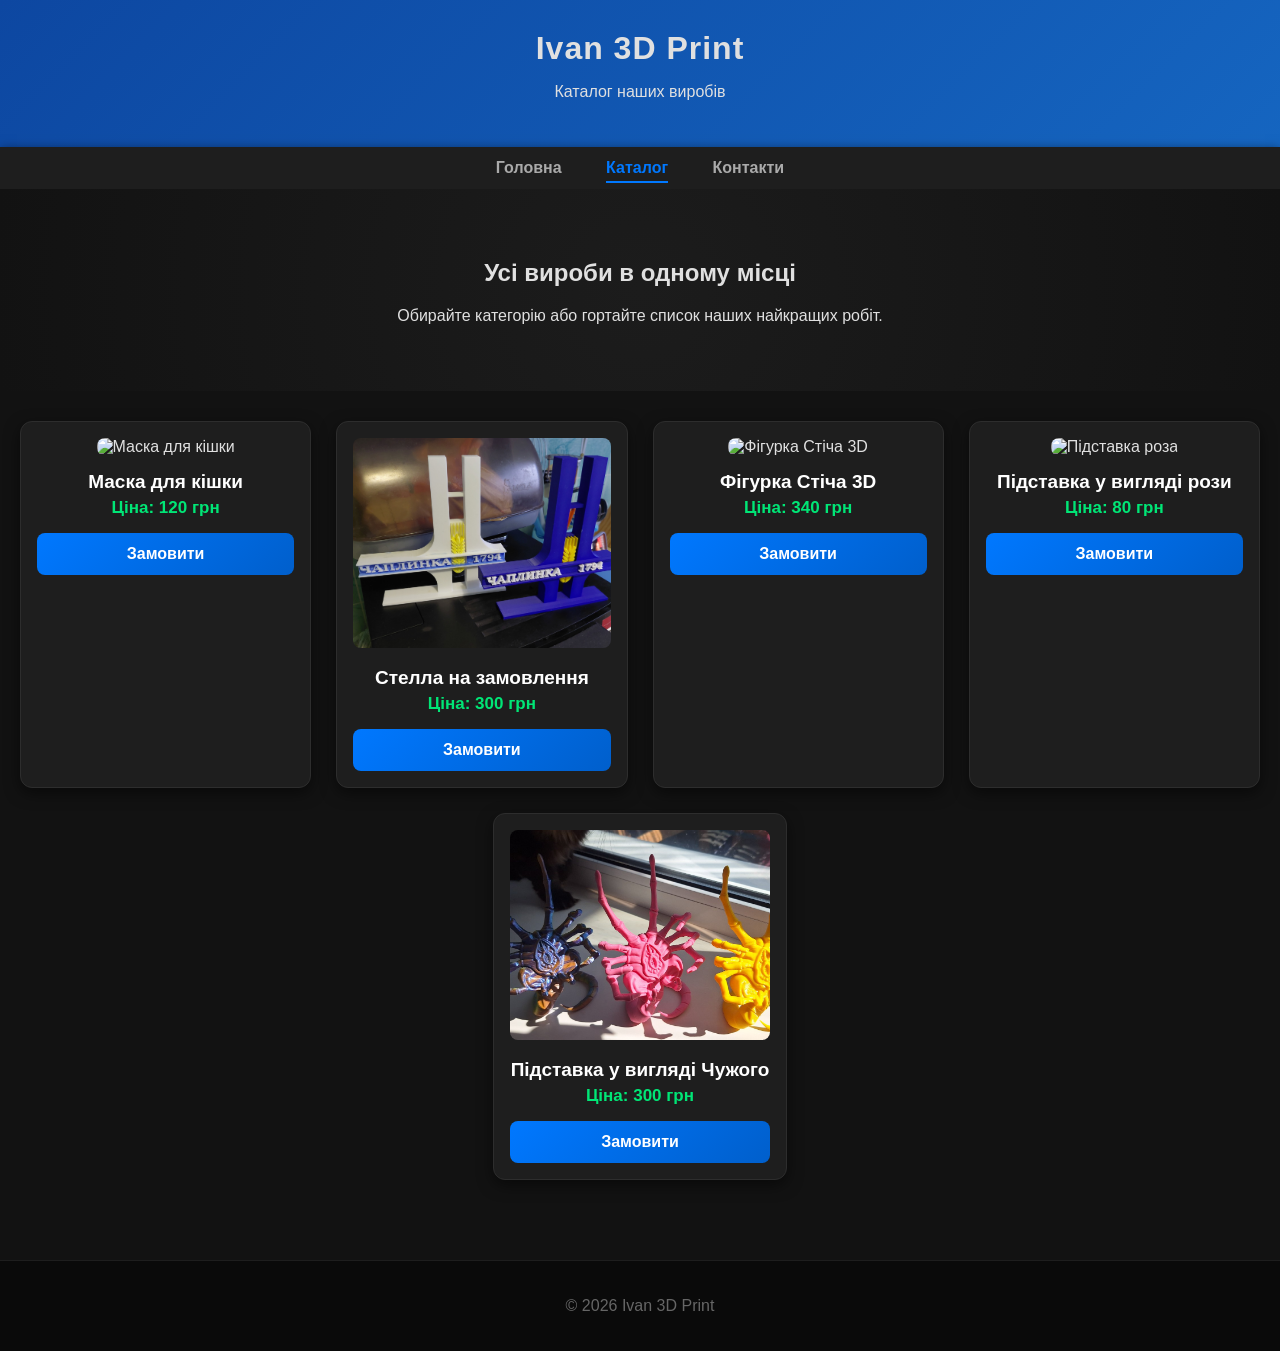
==== catalog.html @ 6c0ce8b3 "fix" ====
<!DOCTYPE html>
<html lang="uk">
<head>
  <meta charset="UTF-8">
  <title>Каталог товарів - Ivan 3D Print</title>
  <link rel="stylesheet" href="style.css">
</head>
<body>

  <header>
    <h1>Ivan 3D Print</h1>
    <p>Каталог наших виробів</p>
  </header>

  <nav>
    <a href="index.html">Головна</a>
    <a href="catalog.html" class="active">Каталог</a>
    <a href="#">Контакти</a>
  </nav>

  <section class="catalog-info">
    <h2>Усі вироби в одному місці</h2>
    <p>Обирайте категорію або гортайте список наших найкращих робіт.</p>
  </section>

  <section class="products">
    <div class="card">
      <img src="images/bmw.jpg" alt="Маска для кішки">
      <h3>Маска для кішки</h3>
      <p>Ціна: 120 грн</p>
      <button>Замовити</button>
    </div>

    <div class="card">
      <img src="images/Stella.jpg" alt="Логотип на замовлення">
      <h3>Стелла на замовлення</h3>
      <p>Ціна: 300 грн</p>
      <button>Замовити</button>
    </div>

    <div class="card">
      <img src="images/Steath.jpg" alt="Фігурка Стіча 3D">
      <h3>Фігурка Стіча 3D</h3>
      <p>Ціна: 340 грн</p>
      <button>Замовити</button>
    </div>

    <div class="card">
      <img src="images/rose.jpg" alt="Підставка роза">
      <h3>Підставка у вигляді рози</h3>
      <p>Ціна: 80 грн</p>
      <button>Замовити</button>
    </div>

    <div class="card">
      <img src="images/pidstavka.jpg" alt="Підставка Чужого">
      <h3>Підставка у вигляді Чужого</h3>
      <p>Ціна: 300 грн</p>
      <button>Замовити</button>
    </div>
  </section>

  <footer>
    <p>&copy; 2026 Ivan 3D Print</p>
  </footer>

  <div id="orderModal" class="modal">
    <div class="modal-content">
      <span class="close-button">&times;</span>
      <h2>Оформлення замовлення</h2>
      <form id="orderForm">
        <label for="name">Ваше ім'я:</label>
        <input type="text" id="name" required placeholder="Введіть ім'я">

        <label for="phone">Телефон:</label>
        <input type="tel" id="phone" required placeholder="+380...">

        <label for="comment">Коментар або відгук до виробу:</label>
        <textarea id="comment" rows="4" placeholder="Ваші побажання, колір або відгук..."></textarea>

        <button type="submit" class="submit-btn">Надіслати замовлення</button>
      </form>
    </div>
  </div>

  <script src="script.js"></script>
</body>
</html>
---- style.css ----
/* Базові налаштування */
body {
  font-family: 'Segoe UI', Arial, sans-serif;
  background-color: #121212; /* Глибокий темний колір */
  color: #e0e0e0;
  margin: 0;
  padding: 0;
}

/* Шапка сайту */
header {
  background: linear-gradient(135deg, #0d47a1 0%, #1565c0 100%); /* Градієнт */
  text-align: center;
  padding: 30px 20px;
  box-shadow: 0 4px 20px rgba(0, 0, 0, 0.3);
}

header h1 {
  margin: 0;
  font-size: 32px;
  letter-spacing: 1px;
}

/* Навігація */
nav {
  background-color: #1e1e1e;
  text-align: center;
  padding: 12px;
  box-shadow: 0 2px 10px rgba(0, 0, 0, 0.5);
}

nav a {
  color: #aaa;
  text-decoration: none;
  margin: 0 20px;
  font-weight: 600;
  transition: color 0.3s, border-bottom 0.3s;
  padding-bottom: 5px;
}

nav a:hover, nav a.active {
  color: #0078ff;
  border-bottom: 2px solid #0078ff; /* Підсвічування активної сторінки */
}

/* Головний банер (Hero) та кнопка */
.hero, .catalog-info {
  text-align: center;
  padding: 50px 20px;
  background: radial-gradient(circle, #1c1c1c 0%, #121212 100%);
}

.cta-button {
  display: inline-block;
  background-color: #0078ff;
  color: white;
  text-decoration: none;
  padding: 12px 30px;
  border-radius: 25px;
  font-weight: bold;
  margin-top: 20px;
  box-shadow: 0 4px 15px rgba(0, 120, 255, 0.4);
  transition: transform 0.2s, box-shadow 0.2s;
}

.cta-button:hover {
  transform: translateY(-3px);
  box-shadow: 0 6px 20px rgba(0, 120, 255, 0.6);
}

/* Сітка карток */
.products {
  display: flex;
  justify-content: center;
  flex-wrap: wrap;
  gap: 25px;
  padding: 30px 20px;
}

/* Прокачані картки товарів */
.card {
  flex: 1 1 220px;
  max-width: 260px;
  background-color: #1e1e1e;
  border: 1px solid #2d2d2d;
  border-radius: 12px;
  padding: 16px;
  text-align: center;
  box-shadow: 0 5px 15px rgba(0, 0, 0, 0.5);
  transition: transform 0.3s, box-shadow 0.3s, border-color 0.3s;
}

/* Ефект неонового підсвічування картки */
.card:hover {
  transform: translateY(-8px);
  box-shadow: 0 10px 25px rgba(0, 120, 255, 0.25);
  border-color: #0078ff;
}

.card img {
  width: 100%;
  height: 210px;
  object-fit: cover;
  border-radius: 8px;
}

.card h3 {
  font-size: 19px;
  margin: 15px 0 5px 0;
  color: white;
}

.card p {
  color: #00e676; /* Зелений колір для ціни */
  font-weight: bold;
  font-size: 17px;
  margin: 5px 0 15px 0;
}

/* Кнопки замовлення */
.card button {
  background: linear-gradient(135deg, #0078ff 0%, #005fcc 100%);
  color: white;
  border: none;
  padding: 12px;
  border-radius: 8px;
  cursor: pointer;
  font-size: 16px;
  font-weight: bold;
  width: 100%;
  transition: background 0.3s, box-shadow 0.3s;
}

.card button:hover {
  box-shadow: 0 0 12px rgba(0, 120, 255, 0.6);
}

/* Підвал */
footer {
  background-color: #0a0a0a;
  text-align: center;
  padding: 20px;
  margin-top: 50px;
  color: #666;
  border-top: 1px solid #1e1e1e;
}

/* МОДАЛЬНЕ ВІКНО */
.modal {
  display: none;
  position: fixed;
  z-index: 1000;
  left: 0;
  top: 0;
  width: 100%;
  height: 100%;
  background-color: rgba(0, 0, 0, 0.8);
  backdrop-filter: blur(5px); /* Ефект розмиття фону */
}

.modal-content {
  background-color: #1e1e1e;
  border: 1px solid #333;
  margin: 8px auto;
  margin-top: 10%;
  padding: 30px;
  border-radius: 16px;
  max-width: 450px;
  width: 90%;
  box-shadow: 0 10px 30px rgba(0,0,0,0.7);
  position: relative;
}

.close-button {
  position: absolute;
  right: 20px;
  top: 15px;
  font-size: 30px;
  cursor: pointer;
  color: #666;
}
.close-button:hover {
  color: white;
}

.modal-content label {
  display: block;
  margin-top: 15px;
  margin-bottom: 5px;
  font-weight: bold;
  font-size: 14px;
  color: #aaa;
}

.modal-content input, .modal-content textarea {
  width: 100%;
  padding: 12px;
  border-radius: 8px;
  border: 1px solid #333;
  background-color: #141414;
  color: white;
  box-sizing: border-box;
  font-family: inherit;
}

.modal-content input:focus, .modal-content textarea:focus {
  border-color: #0078ff;
  outline: none;
}

.submit-btn {
  background: linear-gradient(135deg, #28a745 0%, #218838 100%) !important;
  margin-top: 25px;
}
.submit-btn:hover {
  box-shadow: 0 0 15px rgba(40, 167, 69, 0.5);
}
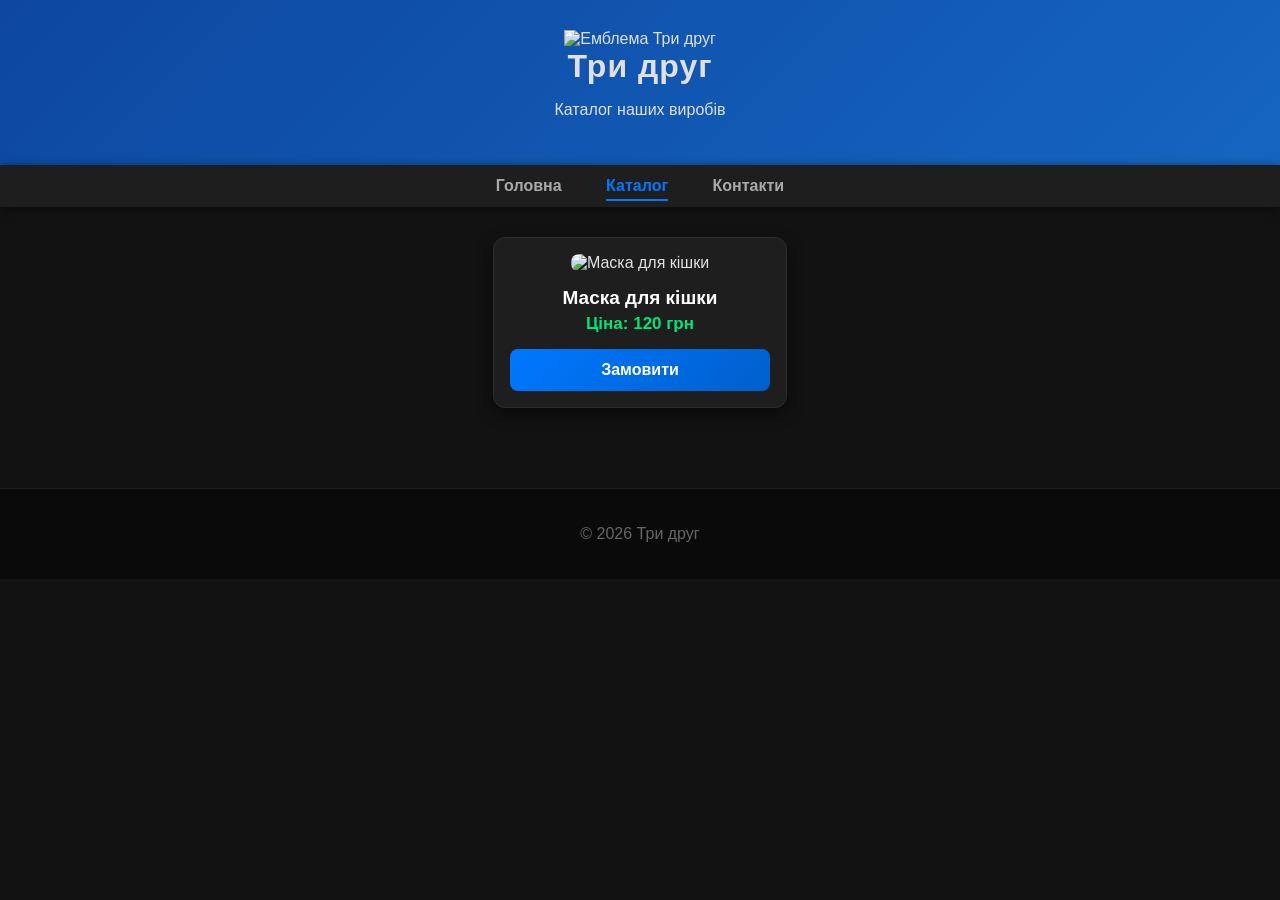
==== commit 91f6d59f: "fix code" ====
--- a/catalog.html
+++ b/catalog.html
@@ -2,13 +2,14 @@
 <html lang="uk">
 <head>
   <meta charset="UTF-8">
-  <title>Каталог товарів - Ivan 3D Print</title>
+  <title>Три друг - Каталог</title>
   <link rel="stylesheet" href="style.css">
 </head>
 <body>
 
   <header>
-    <h1>Ivan 3D Print</h1>
+    <img src="images/emblema.jpg" alt="Емблема Три друг" class="site-logo">
+    <h1>Три друг</h1>
     <p>Каталог наших виробів</p>
   </header>
 
@@ -18,11 +19,6 @@
     <a href="#">Контакти</a>
   </nav>
 
-  <section class="catalog-info">
-    <h2>Усі вироби в одному місці</h2>
-    <p>Обирайте категорію або гортайте список наших найкращих робіт.</p>
-  </section>
-
   <section class="products">
     <div class="card">
       <img src="images/bmw.jpg" alt="Маска для кішки">
@@ -30,59 +26,11 @@
       <p>Ціна: 120 грн</p>
       <button>Замовити</button>
     </div>
-
-    <div class="card">
-      <img src="images/Stella.jpg" alt="Логотип на замовлення">
-      <h3>Стелла на замовлення</h3>
-      <p>Ціна: 300 грн</p>
-      <button>Замовити</button>
-    </div>
-
-    <div class="card">
-      <img src="images/Steath.jpg" alt="Фігурка Стіча 3D">
-      <h3>Фігурка Стіча 3D</h3>
-      <p>Ціна: 340 грн</p>
-      <button>Замовити</button>
-    </div>
-
-    <div class="card">
-      <img src="images/rose.jpg" alt="Підставка роза">
-      <h3>Підставка у вигляді рози</h3>
-      <p>Ціна: 80 грн</p>
-      <button>Замовити</button>
-    </div>
-
-    <div class="card">
-      <img src="images/pidstavka.jpg" alt="Підставка Чужого">
-      <h3>Підставка у вигляді Чужого</h3>
-      <p>Ціна: 300 грн</p>
-      <button>Замовити</button>
-    </div>
   </section>
 
   <footer>
-    <p>&copy; 2026 Ivan 3D Print</p>
+    <p>&copy; 2026 Три друг</p>
   </footer>
 
-  <div id="orderModal" class="modal">
-    <div class="modal-content">
-      <span class="close-button">&times;</span>
-      <h2>Оформлення замовлення</h2>
-      <form id="orderForm">
-        <label for="name">Ваше ім'я:</label>
-        <input type="text" id="name" required placeholder="Введіть ім'я">
-
-        <label for="phone">Телефон:</label>
-        <input type="tel" id="phone" required placeholder="+380...">
-
-        <label for="comment">Коментар або відгук до виробу:</label>
-        <textarea id="comment" rows="4" placeholder="Ваші побажання, колір або відгук..."></textarea>
-
-        <button type="submit" class="submit-btn">Надіслати замовлення</button>
-      </form>
-    </div>
-  </div>
-
-  <script src="script.js"></script>
 </body>
 </html>
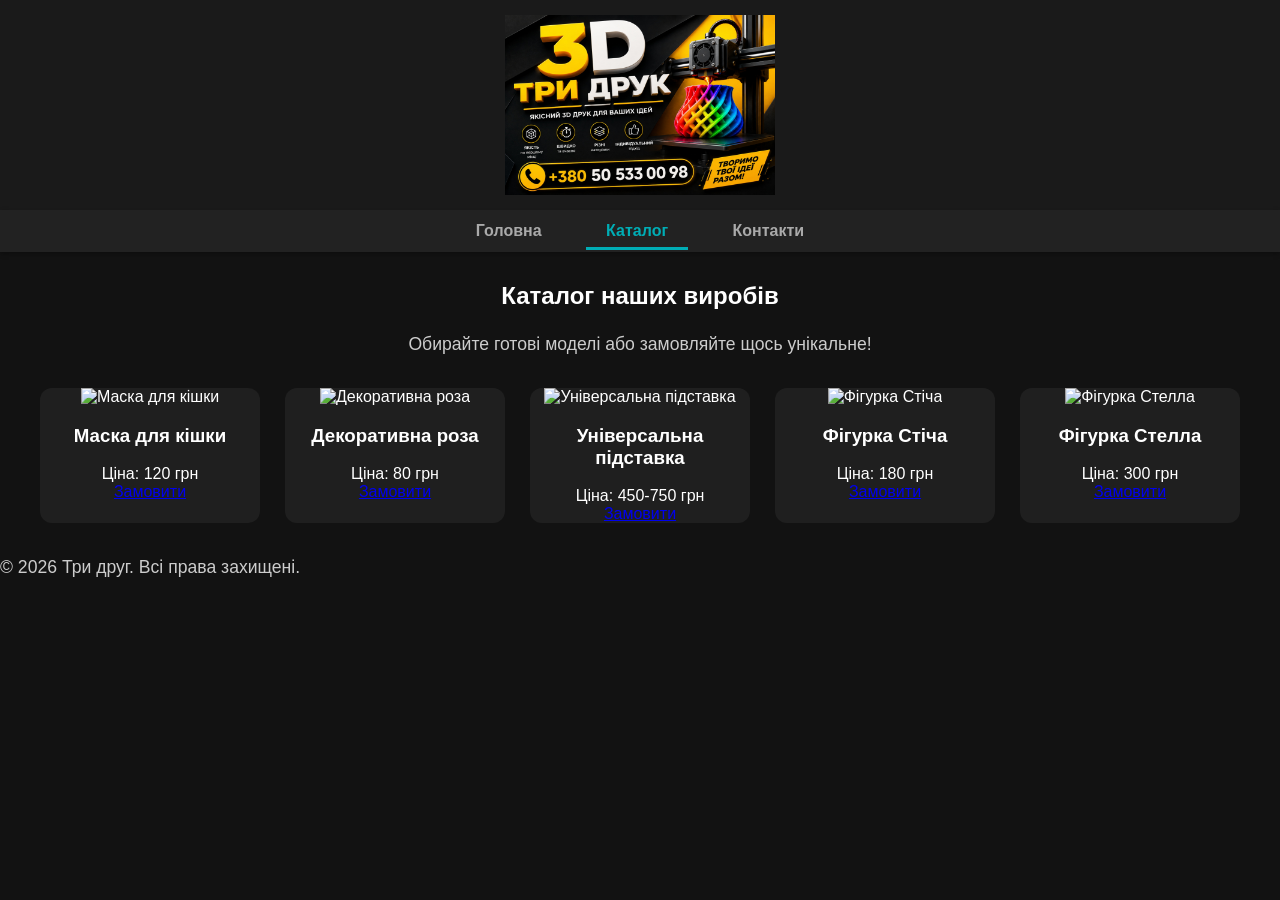
==== commit 8c83592a: "final fix" ====
--- a/catalog.html
+++ b/catalog.html
@@ -1,36 +1,68 @@
 <!DOCTYPE html>
 <html lang="uk">
 <head>
-  <meta charset="UTF-8">
-  <title>Три друг - Каталог</title>
-  <link rel="stylesheet" href="style.css">
+    <meta charset="UTF-8">
+    <meta name="viewport" content="width=device-width, initial-scale=1.0">
+    <title>Три друг - Каталог</title>
+    <link rel="stylesheet" href="style.css">
 </head>
 <body>
 
-  <header>
-    <img src="images/emblema.jpg" alt="Емблема Три друг" class="site-logo">
-    <h1>Три друг</h1>
-    <p>Каталог наших виробів</p>
-  </header>
+    <header>
+        <img src="images/emblema.jpg" alt="Логотип Три Друк" class="site-banner">
+    </header>
 
-  <nav>
-    <a href="index.html">Головна</a>
-    <a href="catalog.html" class="active">Каталог</a>
-    <a href="#">Контакти</a>
-  </nav>
+    <nav>
+        <a href="index.html">Головна</a>
+        <a href="catalog.html" class="active">Каталог</a>
+        <a href="contacts.html">Контакти</a>
+    </nav>
 
-  <section class="products">
-    <div class="card">
-      <img src="images/bmw.jpg" alt="Маска для кішки">
-      <h3>Маска для кішки</h3>
-      <p>Ціна: 120 грн</p>
-      <button>Замовити</button>
-    </div>
-  </section>
+    <main>
+        <h2>Каталог наших виробів</h2>
+        <p>Обирайте готові моделі або замовляйте щось унікальне!</p>
 
-  <footer>
-    <p>&copy; 2026 Три друг</p>
-  </footer>
+        <div class="catalog-grid">
+            <div class="product-card">
+                <img src="images/mask.jpg" alt="Маска для кішки">
+                <h3>Маска для кішки</h3>
+                <div class="price">Ціна: 120 грн</div>
+                <a href="#" class="buy-btn">Замовити</a>
+            </div>
+
+            <div class="product-card">
+                <img src="images/rose.jpg" alt="Декоративна роза">
+                <h3>Декоративна роза</h3>
+                <div class="price">Ціна: 80 грн</div>
+                <a href="#" class="buy-btn">Замовити</a>
+            </div>
+
+            <div class="product-card">
+                <img src="images/holder.jpg" alt="Універсальна підставка">
+                <h3>Універсальна підставка</h3>
+                <div class="price">Ціна: 450-750 грн</div>
+                <a href="#" class="buy-btn">Замовити</a>
+            </div>
+
+            <div class="product-card">
+                <img src="images/stitch.jpg" alt="Фігурка Стіча">
+                <h3>Фігурка Стіча</h3>
+                <div class="price">Ціна: 180 грн</div>
+                <a href="#" class="buy-btn">Замовити</a>
+            </div>
+
+            <div class="product-card">
+                <img src="images/stella.jpg" alt="Фігурка Стелла">
+                <h3>Фігурка Стелла</h3>
+                <div class="price">Ціна: 300 грн</div>
+                <a href="#" class="buy-btn">Замовити</a>
+            </div>
+        </div>
+    </main>
+
+    <footer>
+        <p>&copy; 2026 Три друг. Всі права захищені.</p>
+    </footer>
 
 </body>
 </html>
--- a/style.css
+++ b/style.css
@@ -1,217 +1,103 @@
-/* Базові налаштування */
+/* Загальні стилі сайту */
 body {
-  font-family: 'Segoe UI', Arial, sans-serif;
-  background-color: #121212; /* Глибокий темний колір */
-  color: #e0e0e0;
-  margin: 0;
-  padding: 0;
+    font-family: Arial, sans-serif;
+    background-color: #121212;
+    color: #ffffff;
+    margin: 0;
+    padding: 0;
 }
 
-/* Шапка сайту */
+/* Шапка сайту - тепер картинка нікуди не випадає */
 header {
-  background: linear-gradient(135deg, #0d47a1 0%, #1565c0 100%); /* Градієнт */
-  text-align: center;
-  padding: 30px 20px;
-  box-shadow: 0 4px 20px rgba(0, 0, 0, 0.3);
+    background-color: #1a1a1a;
+    padding: 15px 0;
+    width: 100%;
+    display: flex;
+    justify-content: center;
+    align-items: center;
+    box-shadow: 0 4px 10px rgba(0,0,0,0.5);
+    height: auto;
 }
 
-header h1 {
-  margin: 0;
-  font-size: 32px;
-  letter-spacing: 1px;
+/* Ідеальні налаштування для круглого банера-логотипу */
+.site-banner {
+    height: 180px;
+    width: auto;
+    max-width: 95%;
+    object-fit: contain;
+    display: block;
+    margin: 0 auto;
 }
 
-/* Навігація */
+/* Навігаційне меню (Вкладки) */
 nav {
-  background-color: #1e1e1e;
-  text-align: center;
-  padding: 12px;
-  box-shadow: 0 2px 10px rgba(0, 0, 0, 0.5);
+    background-color: #222222;
+    padding: 12px 0;
+    text-align: center;
+    box-shadow: 0 2px 5px rgba(0,0,0,0.3);
 }
 
 nav a {
-  color: #aaa;
-  text-decoration: none;
-  margin: 0 20px;
-  font-weight: 600;
-  transition: color 0.3s, border-bottom 0.3s;
-  padding-bottom: 5px;
+    color: #aaaaaa;
+    text-decoration: none;
+    font-weight: bold;
+    padding: 8px 20px;
+    margin: 0 10px;
+    border-bottom: 3px solid transparent;
+    transition: all 0.3s ease;
 }
 
 nav a:hover, nav a.active {
-  color: #0078ff;
-  border-bottom: 2px solid #0078ff; /* Підсвічування активної сторінки */
+    color: #00adb5;
+    border-bottom: 3px solid #00adb5;
 }
 
-/* Головний банер (Hero) та кнопка */
-.hero, .catalog-info {
-  text-align: center;
-  padding: 50px 20px;
-  background: radial-gradient(circle, #1c1c1c 0%, #121212 100%);
+/* Головний контент */
+main {
+    max-width: 1200px;
+    margin: 30px auto;
+    padding: 0 20px;
+    text-align: center;
 }
 
-.cta-button {
-  display: inline-block;
-  background-color: #0078ff;
-  color: white;
-  text-decoration: none;
-  padding: 12px 30px;
-  border-radius: 25px;
-  font-weight: bold;
-  margin-top: 20px;
-  box-shadow: 0 4px 15px rgba(0, 120, 255, 0.4);
-  transition: transform 0.2s, box-shadow 0.2s;
+h1, h2 {
+    color: #ffffff;
 }
 
-.cta-button:hover {
-  transform: translateY(-3px);
-  box-shadow: 0 6px 20px rgba(0, 120, 255, 0.6);
+p {
+    color: #cccccc;
+    font-size: 1.1em;
+    line-height: 1.6;
 }
 
-/* Сітка карток */
-.products {
-  display: flex;
-  justify-content: center;
-  flex-wrap: wrap;
-  gap: 25px;
-  padding: 30px 20px;
+/* Кнопка на головній сторінці */
+.btn {
+    display: inline-block;
+    background-color: #00adb5;
+    color: #ffffff;
+    text-decoration: none;
+    padding: 12px 30px;
+    border-radius: 25px;
+    font-weight: bold;
+    margin-top: 20px;
+    box-shadow: 0 4px 15px rgba(0, 173, 181, 0.4);
+    transition: background 0.3s ease;
 }
 
-/* Прокачані картки товарів */
-.card {
-  flex: 1 1 220px;
-  max-width: 260px;
-  background-color: #1e1e1e;
-  border: 1px solid #2d2d2d;
-  border-radius: 12px;
-  padding: 16px;
-  text-align: center;
-  box-shadow: 0 5px 15px rgba(0, 0, 0, 0.5);
-  transition: transform 0.3s, box-shadow 0.3s, border-color 0.3s;
+.btn:hover {
+    background-color: #007c82;
 }
 
-/* Ефект неонового підсвічування картки */
-.card:hover {
-  transform: translateY(-8px);
-  box-shadow: 0 10px 25px rgba(0, 120, 255, 0.25);
-  border-color: #0078ff;
+/* Сетка товарів у каталозі */
+.catalog-grid {
+    display: grid;
+    grid-template-columns: repeat(auto-fit, minmax(220px, 1fr));
+    gap: 25px;
+    margin-top: 30px;
 }
 
-.card img {
-  width: 100%;
-  height: 210px;
-  object-fit: cover;
-  border-radius: 8px;
-}
-
-.card h3 {
-  font-size: 19px;
-  margin: 15px 0 5px 0;
-  color: white;
-}
-
-.card p {
-  color: #00e676; /* Зелений колір для ціни */
-  font-weight: bold;
-  font-size: 17px;
-  margin: 5px 0 15px 0;
-}
-
-/* Кнопки замовлення */
-.card button {
-  background: linear-gradient(135deg, #0078ff 0%, #005fcc 100%);
-  color: white;
-  border: none;
-  padding: 12px;
-  border-radius: 8px;
-  cursor: pointer;
-  font-size: 16px;
-  font-weight: bold;
-  width: 100%;
-  transition: background 0.3s, box-shadow 0.3s;
-}
-
-.card button:hover {
-  box-shadow: 0 0 12px rgba(0, 120, 255, 0.6);
-}
-
-/* Підвал */
-footer {
-  background-color: #0a0a0a;
-  text-align: center;
-  padding: 20px;
-  margin-top: 50px;
-  color: #666;
-  border-top: 1px solid #1e1e1e;
-}
-
-/* МОДАЛЬНЕ ВІКНО */
-.modal {
-  display: none;
-  position: fixed;
-  z-index: 1000;
-  left: 0;
-  top: 0;
-  width: 100%;
-  height: 100%;
-  background-color: rgba(0, 0, 0, 0.8);
-  backdrop-filter: blur(5px); /* Ефект розмиття фону */
-}
-
-.modal-content {
-  background-color: #1e1e1e;
-  border: 1px solid #333;
-  margin: 8px auto;
-  margin-top: 10%;
-  padding: 30px;
-  border-radius: 16px;
-  max-width: 450px;
-  width: 90%;
-  box-shadow: 0 10px 30px rgba(0,0,0,0.7);
-  position: relative;
-}
-
-.close-button {
-  position: absolute;
-  right: 20px;
-  top: 15px;
-  font-size: 30px;
-  cursor: pointer;
-  color: #666;
-}
-.close-button:hover {
-  color: white;
-}
-
-.modal-content label {
-  display: block;
-  margin-top: 15px;
-  margin-bottom: 5px;
-  font-weight: bold;
-  font-size: 14px;
-  color: #aaa;
-}
-
-.modal-content input, .modal-content textarea {
-  width: 100%;
-  padding: 12px;
-  border-radius: 8px;
-  border: 1px solid #333;
-  background-color: #141414;
-  color: white;
-  box-sizing: border-box;
-  font-family: inherit;
-}
-
-.modal-content input:focus, .modal-content textarea:focus {
-  border-color: #0078ff;
-  outline: none;
-}
-
-.submit-btn {
-  background: linear-gradient(135deg, #28a745 0%, #218838 100%) !important;
-  margin-top: 25px;
-}
-.submit-btn:hover {
-  box-shadow: 0 0 15px rgba(40, 167, 69, 0.5);
-}+/* Картка товару */
+.product-card {
+    background-color: #1f1f1f;
+    border-radius: 12px;
+    padding
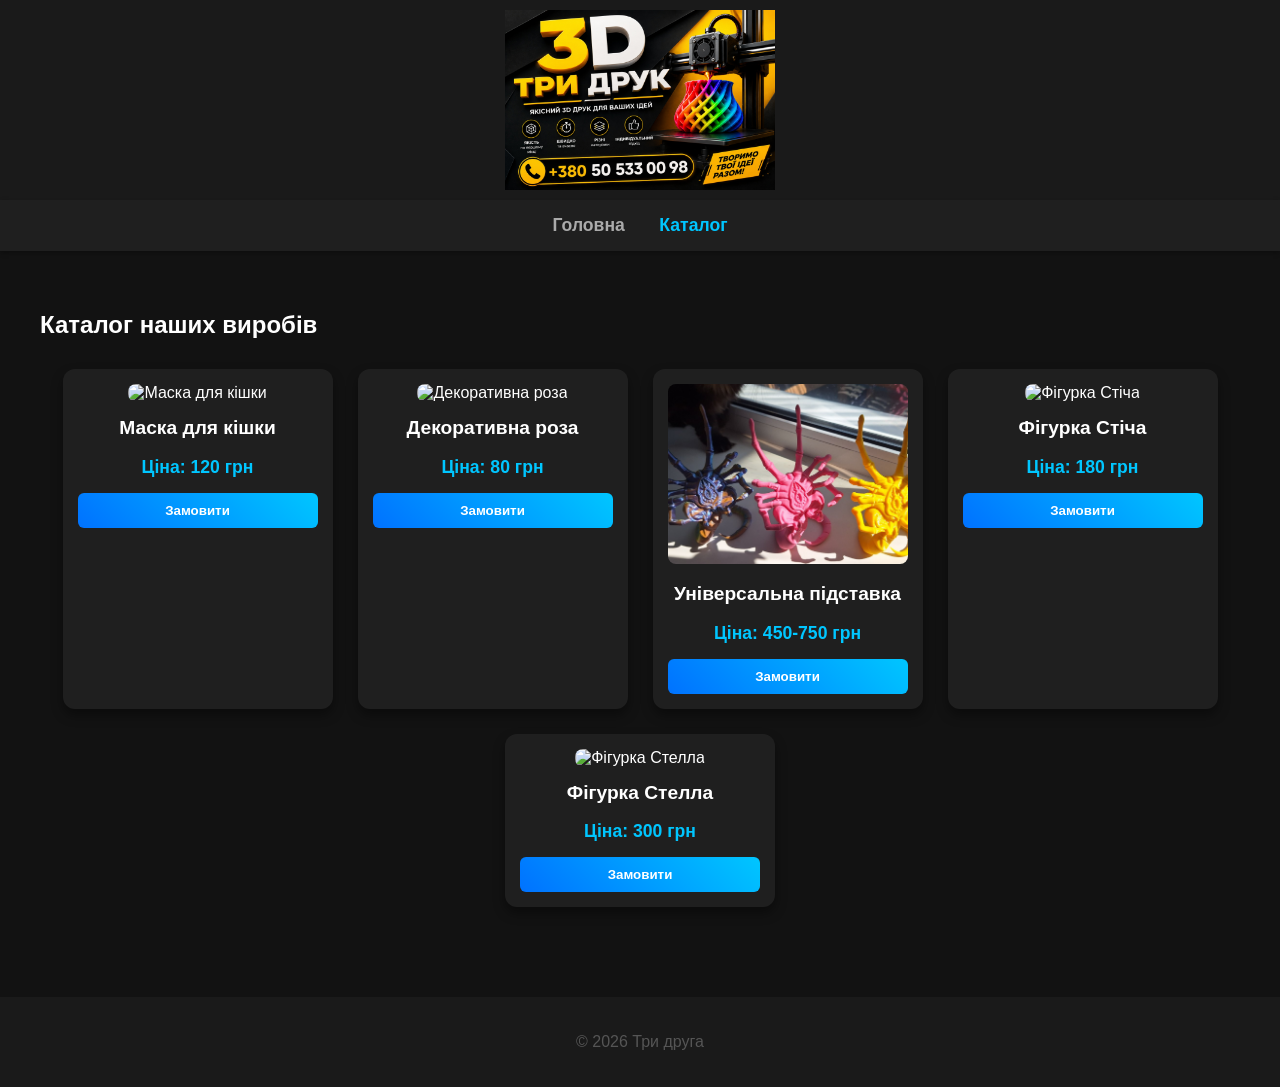
==== commit d981f326: "fix deployment" ====
--- a/catalog.html
+++ b/catalog.html
@@ -3,65 +3,63 @@
 <head>
     <meta charset="UTF-8">
     <meta name="viewport" content="width=device-width, initial-scale=1.0">
-    <title>Три друг - Каталог</title>
+    <title>Три друга - Каталог</title>
     <link rel="stylesheet" href="style.css">
 </head>
 <body>
 
     <header>
-        <img src="images/emblema.jpg" alt="Логотип Три Друк" class="site-banner">
+        <img src="images/emblema.jpg" alt="Логотип Три друга" class="site-banner">
     </header>
 
     <nav>
         <a href="index.html">Головна</a>
         <a href="catalog.html" class="active">Каталог</a>
-        <a href="contacts.html">Контакти</a>
     </nav>
 
     <main>
-        <h2>Каталог наших виробів</h2>
-        <p>Обирайте готові моделі або замовляйте щось унікальне!</p>
-
-        <div class="catalog-grid">
-            <div class="product-card">
-                <img src="images/mask.jpg" alt="Маска для кішки">
+        <h2 style="margin-bottom: 30px;">Каталог наших виробів</h2>
+        
+        <section class="products">
+            <div class="card">
+                <img src="images/bmw.jpg" alt="Маска для кішки">
                 <h3>Маска для кішки</h3>
-                <div class="price">Ціна: 120 грн</div>
-                <a href="#" class="buy-btn">Замовити</a>
+                <p class="price">Ціна: 120 грн</p>
+                <button>Замовити</button>
             </div>
 
-            <div class="product-card">
-                <img src="images/rose.jpg" alt="Декоративна роза">
+            <div class="card">
+                <img src="images/roza.jpg" alt="Декоративна роза">
                 <h3>Декоративна роза</h3>
-                <div class="price">Ціна: 80 грн</div>
-                <a href="#" class="buy-btn">Замовити</a>
+                <p class="price">Ціна: 80 грн</p>
+                <button>Замовити</button>
             </div>
 
-            <div class="product-card">
-                <img src="images/holder.jpg" alt="Універсальна підставка">
+            <div class="card">
+                <img src="images/pidstavka.jpg" alt="Універсальна підставка">
                 <h3>Універсальна підставка</h3>
-                <div class="price">Ціна: 450-750 грн</div>
-                <a href="#" class="buy-btn">Замовити</a>
+                <p class="price">Ціна: 450-750 грн</p>
+                <button>Замовити</button>
             </div>
 
-            <div class="product-card">
+            <div class="card">
                 <img src="images/stitch.jpg" alt="Фігурка Стіча">
                 <h3>Фігурка Стіча</h3>
-                <div class="price">Ціна: 180 грн</div>
-                <a href="#" class="buy-btn">Замовити</a>
+                <p class="price">Ціна: 180 грн</p>
+                <button>Замовити</button>
             </div>
 
-            <div class="product-card">
+            <div class="card">
                 <img src="images/stella.jpg" alt="Фігурка Стелла">
                 <h3>Фігурка Стелла</h3>
-                <div class="price">Ціна: 300 грн</div>
-                <a href="#" class="buy-btn">Замовити</a>
+                <p class="price">Ціна: 300 грн</p>
+                <button>Замовити</button>
             </div>
-        </div>
+        </section>
     </main>
 
     <footer>
-        <p>&copy; 2026 Три друг. Всі права захищені.</p>
+        <p>&copy; 2026 Три друга</p>
     </footer>
 
 </body>
--- a/style.css
+++ b/style.css
@@ -1,38 +1,33 @@
-/* Загальні стилі сайту */
 body {
-    font-family: Arial, sans-serif;
+    font-family: 'Segoe UI', Arial, sans-serif;
+    margin: 0;
+    padding: 0;
     background-color: #121212;
     color: #ffffff;
-    margin: 0;
-    padding: 0;
 }
 
-/* Шапка сайту - тепер картинка нікуди не випадає */
 header {
     background-color: #1a1a1a;
-    padding: 15px 0;
+    padding: 10px 0;
     width: 100%;
     display: flex;
     justify-content: center;
     align-items: center;
     box-shadow: 0 4px 10px rgba(0,0,0,0.5);
-    height: auto;
 }
 
-/* Ідеальні налаштування для круглого банера-логотипу */
 .site-banner {
-    height: 180px;
-    width: auto;
-    max-width: 95%;
-    object-fit: contain;
-    display: block;
-    margin: 0 auto;
+    height: 180px !important;
+    width: auto !important;
+    max-width: 95% !important;
+    object-fit: contain !important;
+    display: block !important;
+    margin: 0 auto !important;
 }
 
-/* Навігаційне меню (Вкладки) */
 nav {
-    background-color: #222222;
-    padding: 12px 0;
+    background-color: #1f1f1f;
+    padding: 15px;
     text-align: center;
     box-shadow: 0 2px 5px rgba(0,0,0,0.3);
 }
@@ -40,64 +35,77 @@
 nav a {
     color: #aaaaaa;
     text-decoration: none;
+    margin: 0 15px;
     font-weight: bold;
-    padding: 8px 20px;
-    margin: 0 10px;
-    border-bottom: 3px solid transparent;
-    transition: all 0.3s ease;
+    font-size: 1.1rem;
+    transition: color 0.3s;
 }
 
 nav a:hover, nav a.active {
-    color: #00adb5;
-    border-bottom: 3px solid #00adb5;
+    color: #00c6ff;
 }
 
-/* Головний контент */
 main {
     max-width: 1200px;
-    margin: 30px auto;
-    padding: 0 20px;
-    text-align: center;
+    margin: 0 auto;
+    padding: 40px 20px;
 }
 
-h1, h2 {
-    color: #ffffff;
+.products {
+    display: flex;
+    flex-wrap: wrap;
+    justify-content: center;
+    gap: 25px;
 }
 
-p {
-    color: #cccccc;
-    font-size: 1.1em;
-    line-height: 1.6;
+.card {
+    background-color: #1f1f1f;
+    border-radius: 12px;
+    width: 240px;
+    padding: 15px;
+    box-shadow: 0 6px 12px rgba(0,0,0,0.4);
+    text-align: center;
+    transition: transform 0.3s;
 }
 
-/* Кнопка на головній сторінці */
-.btn {
-    display: inline-block;
-    background-color: #00adb5;
-    color: #ffffff;
-    text-decoration: none;
-    padding: 12px 30px;
-    border-radius: 25px;
-    font-weight: bold;
-    margin-top: 20px;
-    box-shadow: 0 4px 15px rgba(0, 173, 181, 0.4);
-    transition: background 0.3s ease;
+.card:hover {
+    transform: translateY(-5px);
 }
 
-.btn:hover {
-    background-color: #007c82;
+.card img {
+    width: 100%;
+    height: 180px;
+    object-fit: cover;
+    border-radius: 8px;
 }
 
-/* Сетка товарів у каталозі */
-.catalog-grid {
-    display: grid;
-    grid-template-columns: repeat(auto-fit, minmax(220px, 1fr));
-    gap: 25px;
-    margin-top: 30px;
+.card h3 {
+    margin: 15px 0 10px 0;
+    font-size: 1.2rem;
 }
 
-/* Картка товару */
-.product-card {
-    background-color: #1f1f1f;
-    border-radius: 12px;
-    padding+.card .price {
+    color: #00c6ff;
+    font-weight: bold;
+    font-size: 1.1rem;
+    margin-bottom: 15px;
+}
+
+.card button {
+    background: linear-gradient(45deg, #0072ff, #00c6ff);
+    color: white;
+    border: none;
+    padding: 10px;
+    border-radius: 6px;
+    font-weight: bold;
+    cursor: pointer;
+    width: 100%;
+}
+
+footer {
+    background-color: #1a1a1a;
+    padding: 20px 0;
+    text-align: center;
+    margin-top: 50px;
+    color: #555555;
+}
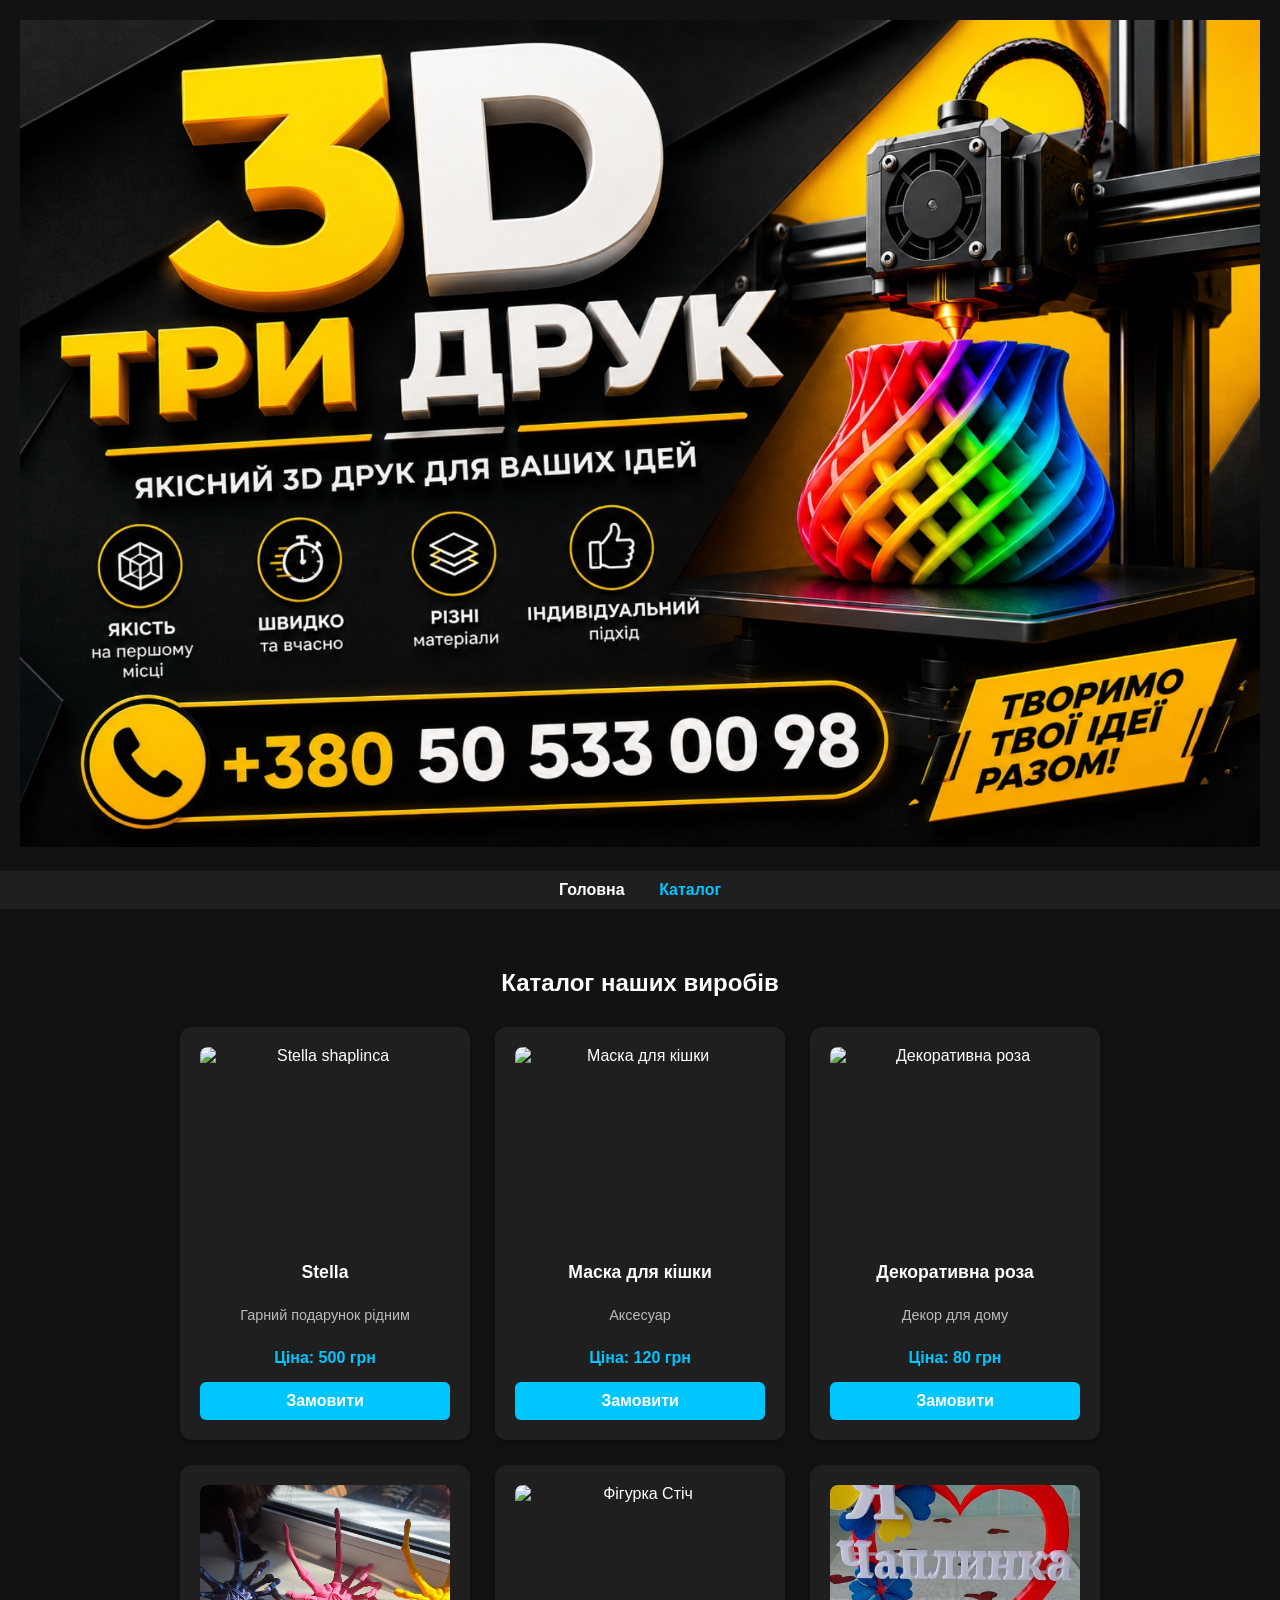
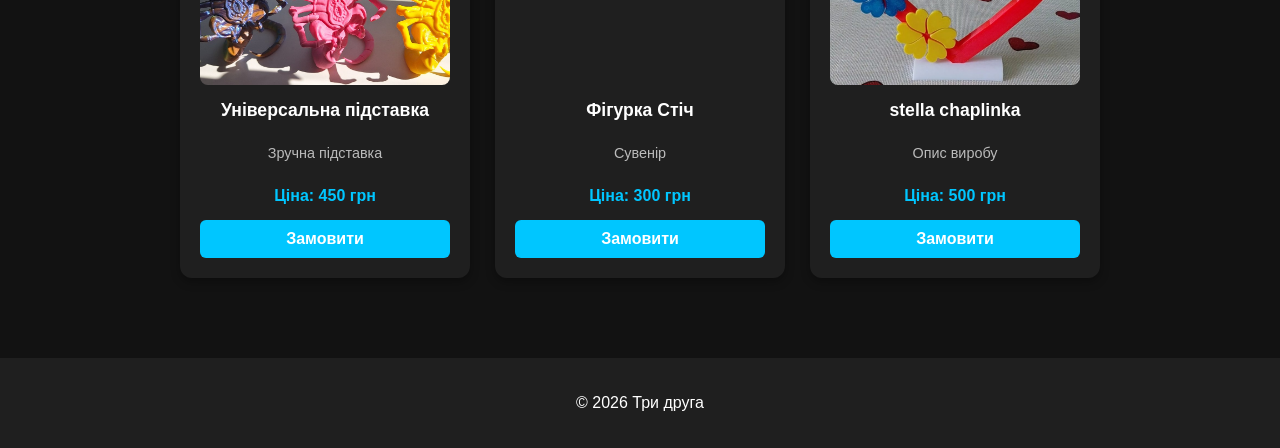
==== commit 29ed99fc: "новий товар" ====
--- a/catalog.html
+++ b/catalog.html
@@ -1,66 +1,82 @@
 <!DOCTYPE html>
 <html lang="uk">
 <head>
-    <meta charset="UTF-8">
-    <meta name="viewport" content="width=device-width, initial-scale=1.0">
-    <title>Три друга - Каталог</title>
-    <link rel="stylesheet" href="style.css">
+  <meta charset="UTF-8">
+  <meta name="viewport" content="width=device-width, initial-scale=1.0">
+  <title>Три друга - Каталог</title>
+  <link rel="stylesheet" href="style.css">
 </head>
 <body>
 
-    <header>
-        <img src="images/emblema.jpg" alt="Логотип Три друга" class="site-banner">
-    </header>
+  <header>
+    <img src="images/emblema.jpg" alt="Логотип Три друга" class="site-banner">
+  </header>
 
-    <nav>
-        <a href="index.html">Головна</a>
-        <a href="catalog.html" class="active">Каталог</a>
-    </nav>
+  <nav>
+    <a href="index.html">Головна</a>
+    <a href="catalog.html" class="active">Каталог</a>
+  </nav>
 
-    <main>
-        <h2 style="margin-bottom: 30px;">Каталог наших виробів</h2>
-        
-        <section class="products">
-            <div class="card">
-                <img src="images/bmw.jpg" alt="Маска для кішки">
-                <h3>Маска для кішки</h3>
-                <p class="price">Ціна: 120 грн</p>
-                <button>Замовити</button>
-            </div>
+  <main>
+    <h2 style="margin-bottom: 30px; text-align: center;">Каталог наших виробів</h2>
 
-            <div class="card">
-                <img src="images/roza.jpg" alt="Декоративна роза">
-                <h3>Декоративна роза</h3>
-                <p class="price">Ціна: 80 грн</p>
-                <button>Замовити</button>
-            </div>
+    <section class="products">
 
-            <div class="card">
-                <img src="images/pidstavka.jpg" alt="Універсальна підставка">
-                <h3>Універсальна підставка</h3>
-                <p class="price">Ціна: 450-750 грн</p>
-                <button>Замовити</button>
-            </div>
+      <div class="card">
+        <img src="images/stella.jpg" alt="Stella shaplinca">
+        <h3>Stella</h3>
+        <p class="description">Гарний подарунок рідним</p>
+        <p class="price">Ціна: 500 грн</p>
+        <a href="https://wa.me/380505330098?text=Привіт!%20Хочу%20замовити%20Stella%20shaplinca">Замовити</a>
+      </div>
 
-            <div class="card">
-                <img src="images/stitch.jpg" alt="Фігурка Стіча">
-                <h3>Фігурка Стіча</h3>
-                <p class="price">Ціна: 180 грн</p>
-                <button>Замовити</button>
-            </div>
+      <div class="card">
+        <img src="images/bmw.jpg" alt="Маска для кішки">
+        <h3>Маска для кішки</h3>
+        <p class="description">Аксесуар</p>
+        <p class="price">Ціна: 120 грн</p>
+        <a href="https://wa.me/380505330098?text=Привіт!%20Хочу%20замовити%20Маску%20для%20кішки">Замовити</a>
+      </div>
 
-            <div class="card">
-                <img src="images/stella.jpg" alt="Фігурка Стелла">
-                <h3>Фігурка Стелла</h3>
-                <p class="price">Ціна: 300 грн</p>
-                <button>Замовити</button>
-            </div>
-        </section>
-    </main>
+      <div class="card">
+        <img src="images/rose.jpg" alt="Декоративна роза">
+        <h3>Декоративна роза</h3>
+        <p class="description">Декор для дому</p>
+        <p class="price">Ціна: 80 грн</p>
+        <a href="https://wa.me/380505330098?text=Привіт!%20Хочу%20замовити%20Декоративну%20розу">Замовити</a>
+      </div>
 
-    <footer>
-        <p>&copy; 2026 Три друга</p>
-    </footer>
+      <div class="card">
+        <img src="images/pidstavka.jpg" alt="Універсальна підставка">
+        <h3>Універсальна підставка</h3>
+        <p class="description">Зручна підставка</p>
+        <p class="price">Ціна: 450 грн</p>
+        <a href="https://wa.me/380505330098?text=Привіт!%20Хочу%20замовити%20Універсальну%20підставку">Замовити</a>
+      </div>
 
+      <div class="card">
+        <img src="images/Steath.jpg" alt="Фігурка Стіч">
+        <h3>Фігурка Стіч</h3>
+        <p class="description">Сувенір</p>
+        <p class="price">Ціна: 300 грн</p>
+        <a href="https://wa.me/380505330098?text=Привіт!%20Хочу%20замовити%20Фігурку%20Стіч">Замовити</a>
+      </div>
+
+      <div class="card">
+        <img src="images/stella chaplinka.jpg" alt="стелла Чаплинка">
+        <h3>stella chaplinka</h3>
+        <p class="description">Опис виробу</p>
+        <p class="price">Ціна: 500 грн</p>
+        <a href="https://wa.me/380505330098?text=Привіт!%20Хочу%20замовити%20стеллу%20Чаплинка">Замовити</a>
+      </div>
+
+    </section>
+  </main>
+
+  <footer>
+    <p>&copy; 2026 Три друга</p>
+  </footer>
+
+  <script src="script.js"></script>
 </body>
 </html>
--- a/style.css
+++ b/style.css
@@ -1,111 +1,111 @@
+/* Базові стилі */
 body {
-    font-family: 'Segoe UI', Arial, sans-serif;
-    margin: 0;
-    padding: 0;
-    background-color: #121212;
-    color: #ffffff;
+  font-family: Arial, sans-serif;
+  background-color: #121212;
+  color: #ffffff;
+  margin: 0;
+  padding: 0;
 }
 
 header {
-    background-color: #1a1a1a;
-    padding: 10px 0;
-    width: 100%;
-    display: flex;
-    justify-content: center;
-    align-items: center;
-    box-shadow: 0 4px 10px rgba(0,0,0,0.5);
+  text-align: center;
+  padding: 20px;
 }
 
 .site-banner {
-    height: 180px !important;
-    width: auto !important;
-    max-width: 95% !important;
-    object-fit: contain !important;
-    display: block !important;
-    margin: 0 auto !important;
+  max-width: 100%;
+  height: auto;
 }
 
+/* Навігація */
 nav {
-    background-color: #1f1f1f;
-    padding: 15px;
-    text-align: center;
-    box-shadow: 0 2px 5px rgba(0,0,0,0.3);
+  text-align: center;
+  background-color: #1f1f1f;
+  padding: 10px;
 }
 
 nav a {
-    color: #aaaaaa;
-    text-decoration: none;
-    margin: 0 15px;
-    font-weight: bold;
-    font-size: 1.1rem;
-    transition: color 0.3s;
+  color: #ffffff;
+  text-decoration: none;
+  margin: 0 15px;
+  font-weight: bold;
 }
 
 nav a:hover, nav a.active {
-    color: #00c6ff;
+  color: #00c6ff;
 }
 
 main {
-    max-width: 1200px;
-    margin: 0 auto;
-    padding: 40px 20px;
+  max-width: 1200px;
+  margin: 0 auto;
+  padding: 40px 20px;
 }
 
+/* СЕТКА ТОВАРІВ (Розміщення в ряд) */
 .products {
-    display: flex;
-    flex-wrap: wrap;
-    justify-content: center;
-    gap: 25px;
+  display: flex !important;
+  flex-direction: row !important;
+  flex-wrap: wrap !important;
+  justify-content: center !important;
+  gap: 25px;
 }
 
+/* Картка товару */
 .card {
-    background-color: #1f1f1f;
-    border-radius: 12px;
-    width: 240px;
-    padding: 15px;
-    box-shadow: 0 6px 12px rgba(0,0,0,0.4);
-    text-align: center;
-    transition: transform 0.3s;
-}
-
-.card:hover {
-    transform: translateY(-5px);
+  background-color: #1f1f1f;
+  border-radius: 12px;
+  width: 250px;
+  padding: 20px;
+  text-align: center;
+  box-shadow: 0 4px 10px rgba(0, 0, 0, 0.3);
+  display: flex;
+  flex-direction: column;
+  justify-content: space-between;
 }
 
 .card img {
-    width: 100%;
-    height: 180px;
-    object-fit: cover;
-    border-radius: 8px;
+  width: 100%;
+  height: 200px;
+  object-fit: cover;
+  border-radius: 8px;
 }
 
 .card h3 {
-    margin: 15px 0 10px 0;
-    font-size: 1.2rem;
+  margin: 15px 0 10px;
+  font-size: 1.1rem;
+}
+
+.card .description {
+  font-size: 0.9rem;
+  color: #bbb;
+  margin-bottom: 10px;
 }
 
 .card .price {
-    color: #00c6ff;
-    font-weight: bold;
-    font-size: 1.1rem;
-    margin-bottom: 15px;
+  color: #00c6ff;
+  font-weight: bold;
+  margin-bottom: 15px;
 }
 
-.card button {
-    background: linear-gradient(45deg, #0072ff, #00c6ff);
-    color: white;
-    border: none;
-    padding: 10px;
-    border-radius: 6px;
-    font-weight: bold;
-    cursor: pointer;
-    width: 100%;
+/* Кнопка */
+.card a {
+  display: block;
+  background-color: #00c6ff;
+  color: #ffffff;
+  padding: 10px;
+  border-radius: 6px;
+  text-decoration: none;
+  font-weight: bold;
+  transition: background-color 0.2s ease;
+}
+
+.card a:hover {
+  background-color: #008be6;
 }
 
 footer {
-    background-color: #1a1a1a;
-    padding: 20px 0;
-    text-align: center;
-    margin-top: 50px;
-    color: #555555;
+  text-align: center;
+  padding: 20px;
+  background-color: #1f1f1f;
+  margin-top: 40px;
 }
